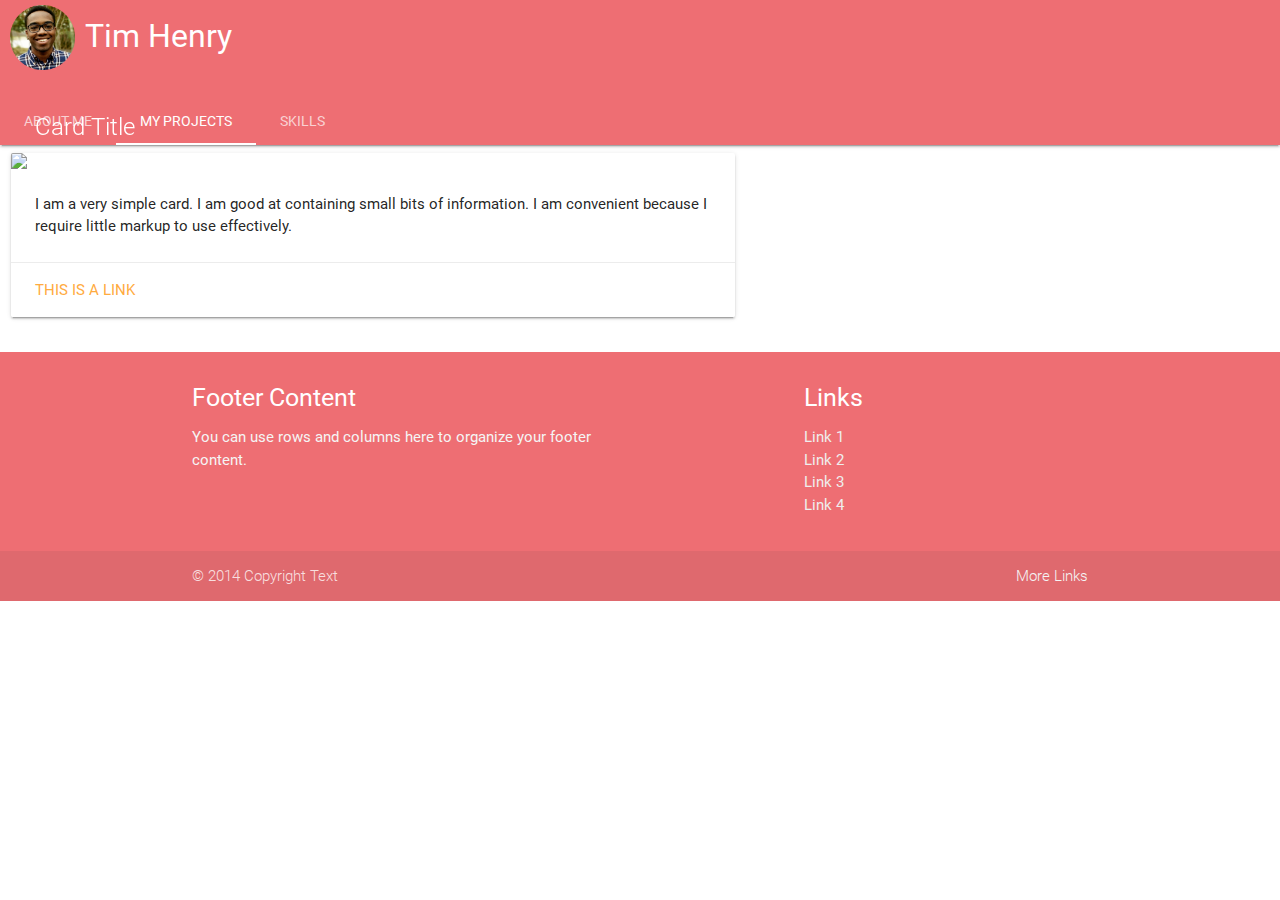
==== projects.html @ 1565fd69 "near completed about me and skills pages. Also some file organization" ====
<!DOCTYPE html>
<html>
	<head>
		<title>Timothy Henry</title>
		<!--Import Google Icon Font-->
	    <link href="http://fonts.googleapis.com/icon?family=Material+Icons" rel="stylesheet">
	      <!--Import materialize.css-->
	    <link type="text/css" rel="stylesheet" href="css/materialize.min.css"  media="screen,projection"/>
	    <link type="text/css" rel="stylesheet" href="css/main.css">

	    <!--Let browser know website is optimized for mobile-->
	    <meta name="viewport" content="width=device-width, initial-scale=1.0"/>
	</head>
	<body>
		<!-- Toolbar beginning-->
		<nav class="nav-extended">
	    <div class="nav-wrapper">
	      <img src="toolbarpic2.png" style="width:65px;height:65px;margin-left:10px;margin-top:5px"> 
	      <a href="#" class="brand-logo">Tim Henry</a>
	    </div>
	    <div class="nav-content">
	      <ul class="tabs tabs-transparent">
	        <li class="tab"><a href="index.htm">About Me</a></li>
	        <li class="tab"><a class="active" href="#test2">My Projects</a></li>
	        <li class="tab"><a href="#test4">Skills</a></li>
	      </ul>
	    </div>
	    </nav>
	  <!-- Toolbar end -->

	   	<div class="row">
      		<div class="col s12 m7">
          		<div class="card">
            		<div class="card-image">
              			<img src="images/sample-1.jpg">
             			<span class="card-title">Card Title</span>
            		</div>
            		<div class="card-content">
		              	<p>I am a very simple card. I am good at containing small bits of information.
		                I am convenient because I require little markup to use effectively.</p>
            		</div>
            	<div class="card-action">
              		<a href="#">This is a link</a>
            	</div>
          		</div>
        	</div>
      </div>

	<footer class="page-footer">
          <div class="container">
            <div class="row">
              <div class="col l6 s12">
                <h5 class="white-text">Footer Content</h5>
                <p class="grey-text text-lighten-4">You can use rows and columns here to organize your footer content.</p>
              </div>
              <div class="col l4 offset-l2 s12">
                <h5 class="white-text">Links</h5>
                <ul>
                  <li><a class="grey-text text-lighten-3" href="#!">Link 1</a></li>
                  <li><a class="grey-text text-lighten-3" href="#!">Link 2</a></li>
                  <li><a class="grey-text text-lighten-3" href="#!">Link 3</a></li>
                  <li><a class="grey-text text-lighten-3" href="#!">Link 4</a></li>
                </ul>
              </div>
            </div>
          </div>
          <div class="footer-copyright">
            <div class="container">
            © 2014 Copyright Text
            <a class="grey-text text-lighten-4 right" href="#!">More Links</a>
            </div>
          </div>
        </footer>
            
		<!--Import jQuery before materialize.js-->
	     <script type="text/javascript" src="https://code.jquery.com/jquery-2.1.1.min.js"></script>
	     <script type="text/javascript" src="js/materialize.min.js"></script>
	</body>
</html>
---- css/main.css ----
.home-page-container {
	display: flex;
	justify-content: center;
}

.left-card-margin {
	margin-left: 2%;
}

.cards-container {
	display: flex;
    flex-direction: column;
    justify-content: center;
}

.cards-container-row {
	display: flex;
    flex-direction: row;
    justify-content: flex-start;
    flex-wrap: wrap;
}
.card-picture {
	margin-left: 16px;
    margin-top: 35px;
    margin-right: 10px;
}

.grey-subheader {
	color: rgb(169,169,169);
}

.card-picture-one-line {
	margin-left: 16px;
    margin-top: 25px;
    margin-right: 10px;
}

.skill-image {
	width: 250px;
	height: 250px;
}

.skill-card {
	margin-left: 10px;
	margin-right: 10px;
	height: 350px;
}
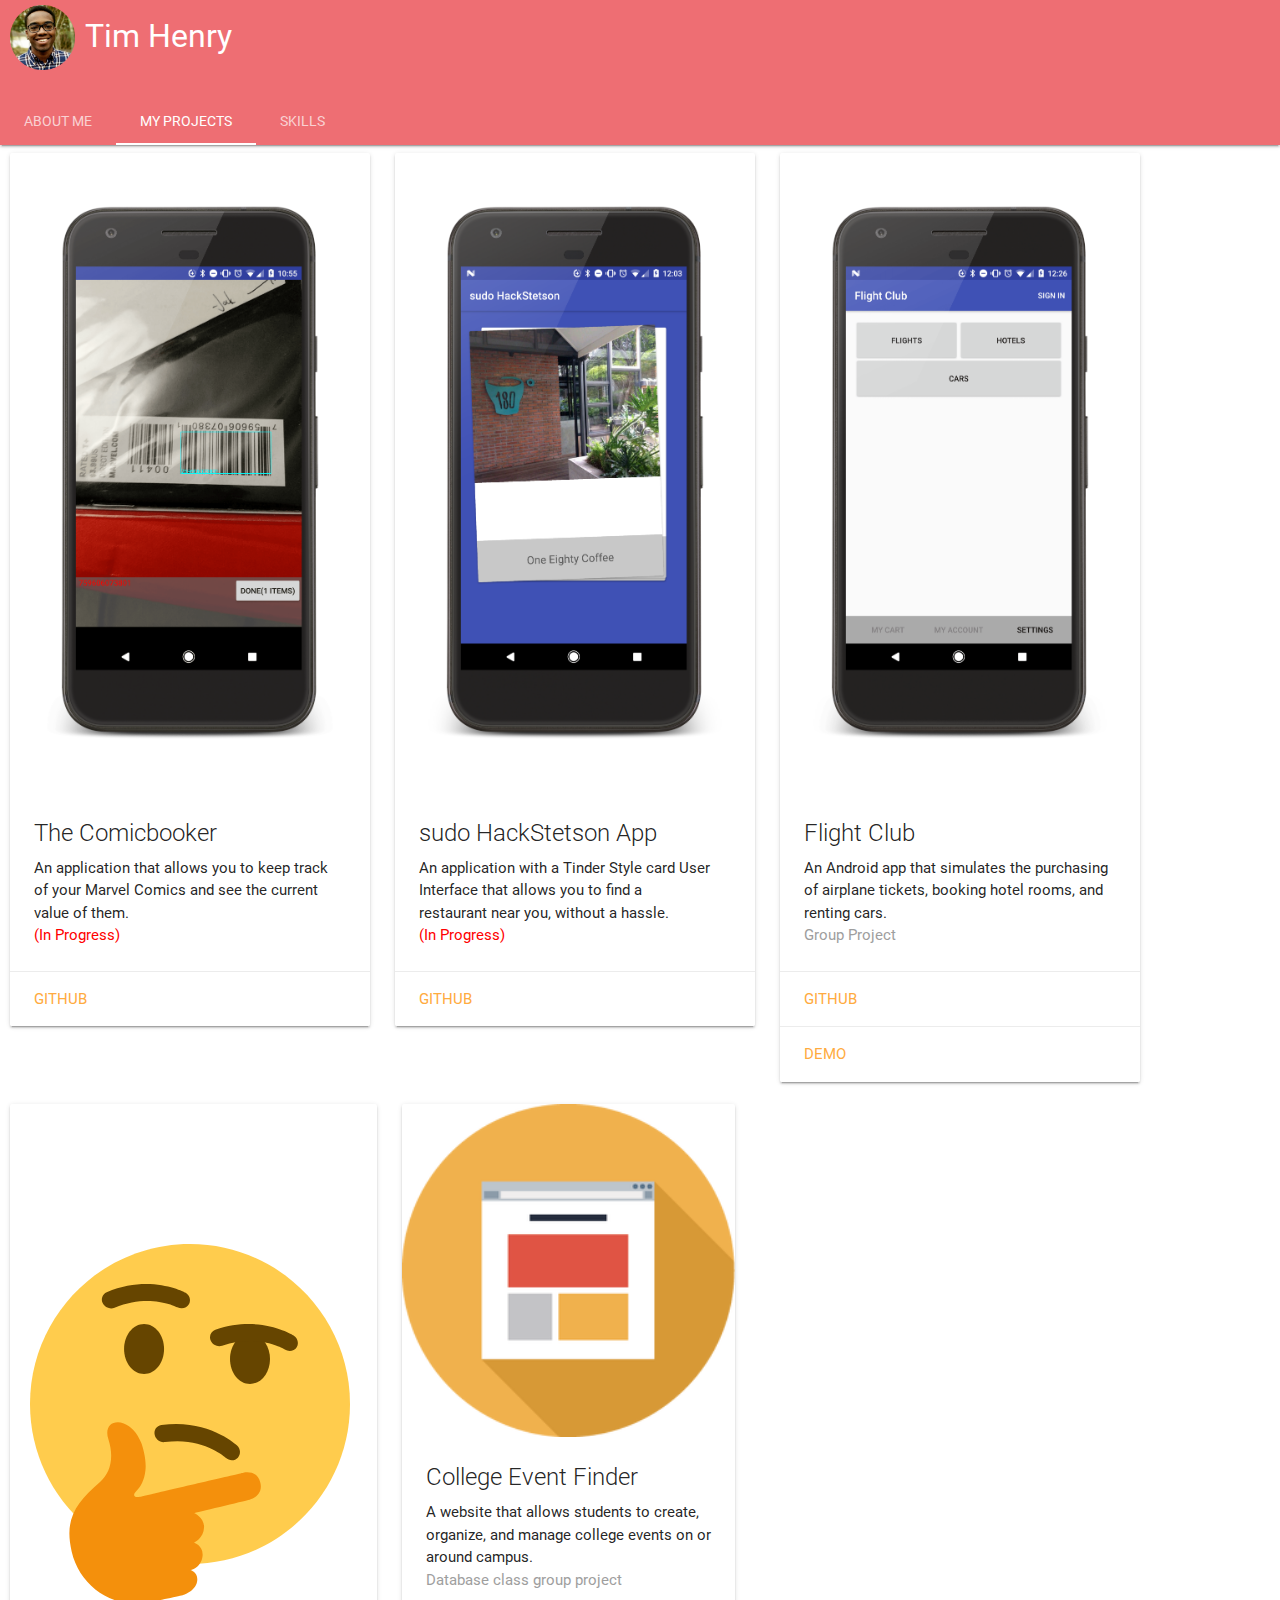
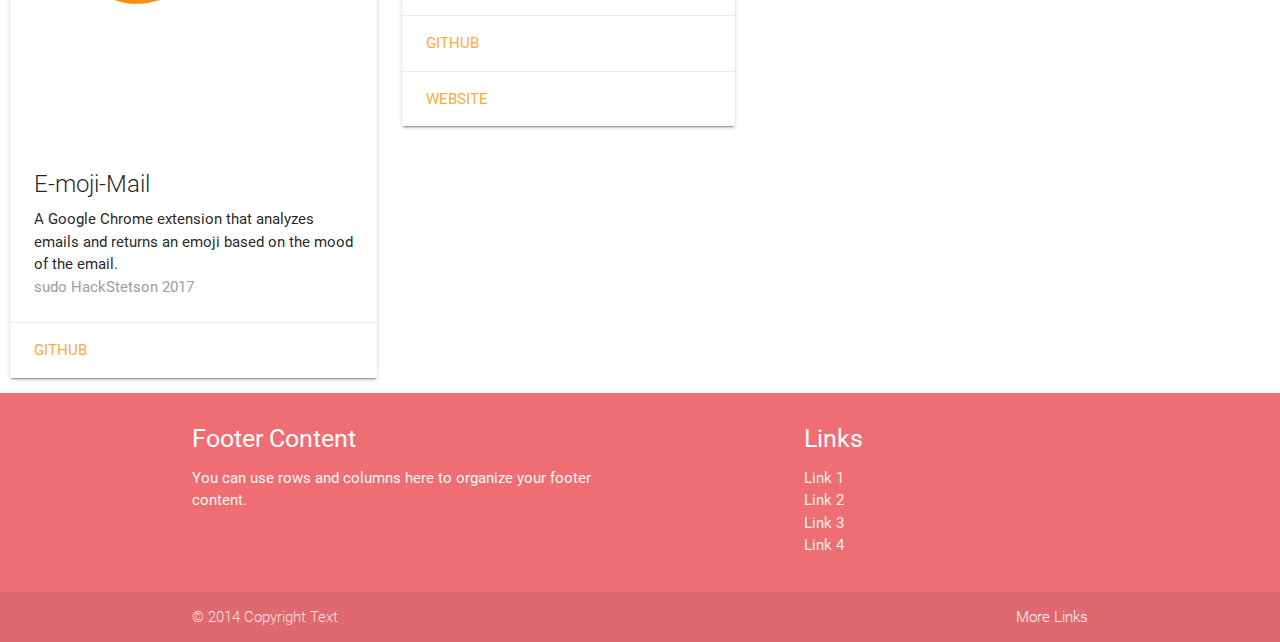
==== commit aee6f1b9: "Projects page completed" ====
--- a/projects.html
+++ b/projects.html
@@ -15,7 +15,7 @@
 		<!-- Toolbar beginning-->
 		<nav class="nav-extended">
 	    <div class="nav-wrapper">
-	      <img src="toolbarpic2.png" style="width:65px;height:65px;margin-left:10px;margin-top:5px"> 
+	      <img src="images/toolbarpic2.png" style="width:65px;height:65px;margin-left:10px;margin-top:5px"> 
 	      <a href="#" class="brand-logo">Tim Henry</a>
 	    </div>
 	    <div class="nav-content">
@@ -25,26 +25,107 @@
 	        <li class="tab"><a href="#test4">Skills</a></li>
 	      </ul>
 	    </div>
-	    </nav>
+	  </nav>
 	  <!-- Toolbar end -->
 
-	   	<div class="row">
-      		<div class="col s12 m7">
-          		<div class="card">
-            		<div class="card-image">
-              			<img src="images/sample-1.jpg">
-             			<span class="card-title">Card Title</span>
-            		</div>
-            		<div class="card-content">
-		              	<p>I am a very simple card. I am good at containing small bits of information.
-		                I am convenient because I require little markup to use effectively.</p>
-            		</div>
-            	<div class="card-action">
-              		<a href="#">This is a link</a>
-            	</div>
-          		</div>
-        	</div>
+	  <div class="cards-container-row">
+	  <div>
+        <div class="col s12 m7" style="width: inherit;">
+          <div class="card project-card">
+            <div class="card-image">
+              <img src="images/comicbooker.png" style="width: 360px;height: 640px">
+            </div>
+            <div class="card-content">
+            <span class="card-title">The Comicbooker</span>
+               <p>An application that allows you to keep track<br> of your Marvel Comics and see the current <br> value of them.</p>
+               <p style="color: rgb(255,0,0);"> (In Progress)</p>
+            </div>
+            <div class="card-action">
+              <a href="https://github.com/King-Henry/TheComicBooker">GitHub</a>
+            </div>
+          </div>
+        </div>
       </div>
+
+      <div>
+        <div class="col s12 m7" style="width: inherit;">
+          <div class="card project-card">
+            <div class="card-image">
+              <img src="images/hackstetson.png" style="width: 360px;height: 640px">
+            </div>
+            <div class="card-content">
+            <span class="card-title">sudo HackStetson App</span>
+               <p>An application with a Tinder Style card User <br> Interface that allows you to find a <br>restaurant near you, without a hassle.</p>
+               <p style="color: rgb(255,0,0);"> (In Progress)</p>
+            </div>
+            <div class="card-action">
+              <a href="https://github.com/King-Henry/TheComicBooker">GitHub</a>
+            </div>
+          </div>
+        </div>
+      </div>
+
+      <div>
+        <div class="col s12 m7" style="width: inherit;">
+          <div class="card project-card">
+            <div class="card-image">
+              <img src="images/flightclub.png" style="width: 360px;height: 640px">
+            </div>
+            <div class="card-content">
+            <span class="card-title">Flight Club</span>
+               <p>An Android app that simulates the purchasing <br> of airplane tickets, booking hotel rooms, and <br> renting cars.</p>
+               <p class="grey-text"> Group Project</p>
+            </div>
+            <div class="card-action">
+              <a href="https://github.com/King-Henry/FlightClub_COP4331C">GitHub</a>
+            </div>
+            <div class="card-action">
+              <a href="https://youtu.be/6SVYcbGkYSor">Demo</a>
+            </div>
+          </div>
+        </div>
+      </div>
+
+      <div>
+        <div class="col s12 m7" style="width: inherit;">
+          <div class="card project-card">
+            <div class="card-image">
+              <img src="images/emoji.svg" style="width: 360px;height: 640px">
+            </div>
+            <div class="card-content">
+            <span class="card-title">E-moji-Mail</span>
+               <p>A Google Chrome extension that analyzes <br>emails and returns an emoji based on the mood <br> of the email.</p>
+               <p class="grey-text">sudo HackStetson 2017</p>
+            </div>
+            <div class="card-action">
+              <a href="https://github.com/cancanf3/E-moji-Mail">GitHub</a>
+            </div>
+          </div>
+        </div>
+      </div>
+
+      <div>
+        <div class="col s12 m7" style="width: inherit;">
+          <div class="card project-card">
+            <div class="card-image">
+              <img src="images/websitelogo.png">
+            </div>
+            <div class="card-content">
+            <span class="card-title">College Event Finder</span>
+               <p>A website that allows students to create,<br> organize, and manage college events on or <br> around campus.</p>
+               <p class="grey-text">Database class group project</p>
+            </div>
+            <div class="card-action">
+              <a href="https://github.com/DavidIsrawi/CollegeEventsDBSystems">GitHub</a>
+            </div>
+            <div class="card-action">
+              <a href="http://teamflightclubproject.com/">Website</a>
+            </div>
+          </div>
+        </div>
+      </div>
+      </div>
+
 
 	<footer class="page-footer">
           <div class="container">
--- a/css/main.css
+++ b/css/main.css
@@ -1,16 +1,22 @@
 .home-page-container {
 	display: flex;
 	justify-content: center;
+	flex: auto;
 }
 
 .left-card-margin {
 	margin-left: 2%;
 }
 
+.flex-wrap-auto {
+	flex: 1;
+}
+
 .cards-container {
 	display: flex;
     flex-direction: column;
     justify-content: center;
+    flex: auto;
 }
 
 .cards-container-row {
@@ -44,4 +50,14 @@
 	margin-left: 10px;
 	margin-right: 10px;
 	height: 350px;
+}
+
+.project-card {
+	margin-left: 10px;
+    margin-right: 15px;
+}
+
+.about-me-card {
+	display: flex;
+	flex-wrap: wrap;
 }